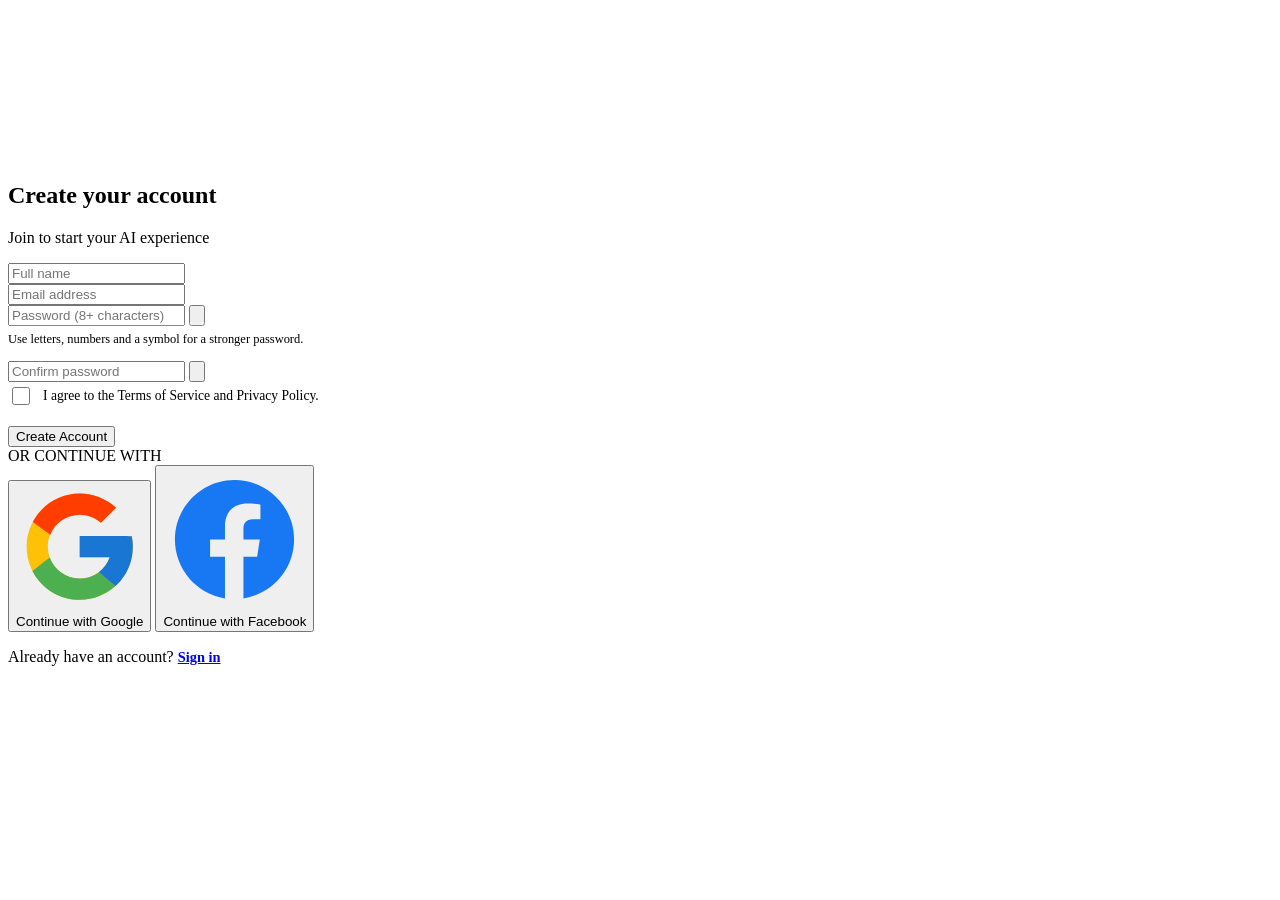
==== index.html @ 02a86afa "Add initial HTML structure for account creation" ====
<!DOCTYPE html>
<html lang="en"><head>
<meta charset="utf-8"><meta name="viewport" content="width=device-width,initial-scale=1">
<title>Create account</title><meta name="theme-color" content="#070914">
<link rel="preconnect" href="https://fonts.googleapis.com"><link rel="preconnect" href="https://fonts.gstatic.com" crossorigin>
<link href="https://fonts.googleapis.com/css2?family=Sora:wght@400;500;600;700&display=swap" rel="stylesheet">
<link rel="stylesheet" href="style.css">
<style>
.meter{display:grid;grid-template-columns:repeat(4,1fr);gap:6px;margin:-4px 0 6px}
.meter i{height:4px;border-radius:4px;background:rgba(255,255,255,.12);transition:background .3s}
.meter[data-s="1"] i:nth-child(1){background:#ff8a9b}
.meter[data-s="2"] i:nth-child(-n+2){background:#fbbf24}
.meter[data-s="3"] i:nth-child(-n+3){background:#22d3ee}
.meter[data-s="4"] i{background:#4ade80}
.hint{font-size:.78rem;color:var(--mute);margin:0 0 14px;min-height:1.1em}
.terms{display:flex;gap:10px;align-items:flex-start;margin:4px 0 18px;font-size:.85rem;color:var(--mute);line-height:1.45;cursor:pointer}
.terms input{width:18px;height:18px;margin-top:1px;accent-color:#7c5cff;flex:none;cursor:pointer}
</style>
</head><body>
<canvas id="bg" aria-hidden="true"></canvas>
<main class="wrap"><section class="card" aria-labelledby="title">
  <div class="logo" aria-hidden="true"><span></span></div>
  <h1 id="title">Create your account</h1>
  <p class="sub">Join to start your AI experience</p>
  <form id="f" novalidate>
    <div class="field"><input id="name" type="text" placeholder="Full name" autocomplete="name" aria-label="Full name"></div>
    <div class="field"><input id="email" type="email" placeholder="Email address" autocomplete="email" aria-label="Email address" required></div>
    <div class="field"><input id="pw" type="password" placeholder="Password (8+ characters)" autocomplete="new-password" aria-label="Password" required>
      <button class="eye" type="button" data-t="pw" aria-label="Show password"><svg viewBox="0 0 24 24" fill="none" stroke="currentColor" stroke-width="1.8" stroke-linecap="round" stroke-linejoin="round"><path d="M2 12s3.6-7 10-7 10 7 10 7-3.6 7-10 7S2 12 2 12z"/><circle cx="12" cy="12" r="3"/><path class="slash hide" d="M3 3l18 18"/></svg></button></div>
    <div class="meter" id="meter" data-s="0" aria-hidden="true"><i></i><i></i><i></i><i></i></div>
    <p class="hint" id="hint">Use letters, numbers and a symbol for a stronger password.</p>
    <div class="field"><input id="pw2" type="password" placeholder="Confirm password" autocomplete="new-password" aria-label="Confirm password" required>
      <button class="eye" type="button" data-t="pw2" aria-label="Show password"><svg viewBox="0 0 24 24" fill="none" stroke="currentColor" stroke-width="1.8" stroke-linecap="round" stroke-linejoin="round"><path d="M2 12s3.6-7 10-7 10 7 10 7-3.6 7-10 7S2 12 2 12z"/><circle cx="12" cy="12" r="3"/><path class="slash hide" d="M3 3l18 18"/></svg></button></div>
    <label class="terms"><input id="terms" type="checkbox"><span>I agree to the Terms of Service and Privacy Policy.</span></label>
    <div class="msg" id="msg" role="alert" aria-live="polite"></div>
    <button class="btn" id="go" type="submit"><span class="spin" aria-hidden="true"></span><span class="lbl">Create Account</span></button>
  </form>
  <div class="divider">OR CONTINUE WITH</div>
  <div class="social">
    <button class="sbtn" type="button" data-p="google"><svg viewBox="0 0 48 48" aria-hidden="true"><path fill="#FFC107" d="M43.6 20.1H42V20H24v8h11.3C33.7 32.7 29.2 36 24 36c-6.6 0-12-5.4-12-12s5.4-12 12-12c3.1 0 5.8 1.2 8 3l5.7-5.7C34 6.1 29.3 4 24 4 13 4 4 13 4 24s9 20 20 20 20-9 20-20c0-1.3-.1-2.6-.4-3.9z"/><path fill="#FF3D00" d="M6.3 14.7l6.6 4.8C14.7 15.1 19 12 24 12c3.1 0 5.8 1.2 8 3l5.7-5.7C34 6.1 29.3 4 24 4 16.3 4 9.7 8.3 6.3 14.7z"/><path fill="#4CAF50" d="M24 44c5.2 0 9.9-2 13.4-5.2l-6.2-5.2C29.2 35.1 26.7 36 24 36c-5.2 0-9.6-3.3-11.3-7.9l-6.5 5C9.5 39.6 16.2 44 24 44z"/><path fill="#1976D2" d="M43.6 20.1H42V20H24v8h11.3c-.8 2.2-2.2 4.2-4.1 5.6l6.2 5.2C37 39.2 44 34 44 24c0-1.3-.1-2.6-.4-3.9z"/></svg>Continue with Google</button>
    <button class="sbtn" type="button" data-p="facebook"><svg viewBox="0 0 48 48" aria-hidden="true"><path fill="#1877F2" d="M24 4C13 4 4 13 4 24c0 10 7.3 18.2 16.8 19.8V29.8h-5V24h5v-4.4c0-5 3-7.7 7.5-7.7 2.2 0 4.4.4 4.4.4v4.9h-2.5c-2.4 0-3.2 1.5-3.2 3.1V24h5.5l-.9 5.8h-4.6v14C36.7 42.2 44 34 44 24 44 13 35 4 24 4z"/></svg>Continue with Facebook</button>
  </div>
  <p class="foot">Already have an account? <a href="index.html" style="font-weight:600;font-size:.9rem">Sign in</a></p>
</section></main>
<script src="signup.js"></script>
</body></html>
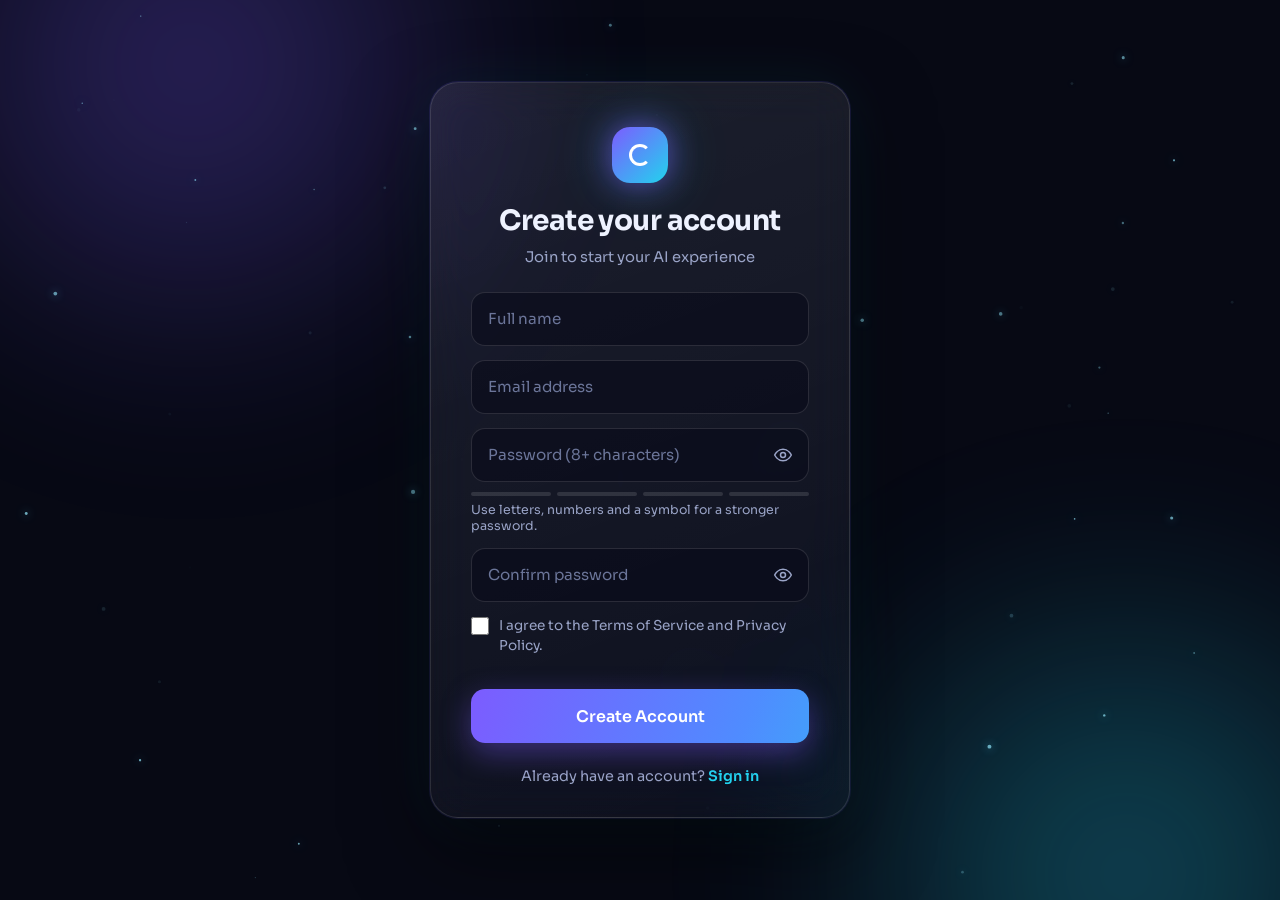
==== commit f4fb92f4: "Update and rename signup.html to index.html" ====
--- a/index.html
+++ b/index.html
@@ -4,18 +4,7 @@
 <title>Create account</title><meta name="theme-color" content="#070914">
 <link rel="preconnect" href="https://fonts.googleapis.com"><link rel="preconnect" href="https://fonts.gstatic.com" crossorigin>
 <link href="https://fonts.googleapis.com/css2?family=Sora:wght@400;500;600;700&display=swap" rel="stylesheet">
-<link rel="stylesheet" href="style.css">
-<style>
-.meter{display:grid;grid-template-columns:repeat(4,1fr);gap:6px;margin:-4px 0 6px}
-.meter i{height:4px;border-radius:4px;background:rgba(255,255,255,.12);transition:background .3s}
-.meter[data-s="1"] i:nth-child(1){background:#ff8a9b}
-.meter[data-s="2"] i:nth-child(-n+2){background:#fbbf24}
-.meter[data-s="3"] i:nth-child(-n+3){background:#22d3ee}
-.meter[data-s="4"] i{background:#4ade80}
-.hint{font-size:.78rem;color:var(--mute);margin:0 0 14px;min-height:1.1em}
-.terms{display:flex;gap:10px;align-items:flex-start;margin:4px 0 18px;font-size:.85rem;color:var(--mute);line-height:1.45;cursor:pointer}
-.terms input{width:18px;height:18px;margin-top:1px;accent-color:#7c5cff;flex:none;cursor:pointer}
-</style>
+<link rel="stylesheet" href="signup.css">
 </head><body>
 <canvas id="bg" aria-hidden="true"></canvas>
 <main class="wrap"><section class="card" aria-labelledby="title">
@@ -35,12 +24,7 @@
     <div class="msg" id="msg" role="alert" aria-live="polite"></div>
     <button class="btn" id="go" type="submit"><span class="spin" aria-hidden="true"></span><span class="lbl">Create Account</span></button>
   </form>
-  <div class="divider">OR CONTINUE WITH</div>
-  <div class="social">
-    <button class="sbtn" type="button" data-p="google"><svg viewBox="0 0 48 48" aria-hidden="true"><path fill="#FFC107" d="M43.6 20.1H42V20H24v8h11.3C33.7 32.7 29.2 36 24 36c-6.6 0-12-5.4-12-12s5.4-12 12-12c3.1 0 5.8 1.2 8 3l5.7-5.7C34 6.1 29.3 4 24 4 13 4 4 13 4 24s9 20 20 20 20-9 20-20c0-1.3-.1-2.6-.4-3.9z"/><path fill="#FF3D00" d="M6.3 14.7l6.6 4.8C14.7 15.1 19 12 24 12c3.1 0 5.8 1.2 8 3l5.7-5.7C34 6.1 29.3 4 24 4 16.3 4 9.7 8.3 6.3 14.7z"/><path fill="#4CAF50" d="M24 44c5.2 0 9.9-2 13.4-5.2l-6.2-5.2C29.2 35.1 26.7 36 24 36c-5.2 0-9.6-3.3-11.3-7.9l-6.5 5C9.5 39.6 16.2 44 24 44z"/><path fill="#1976D2" d="M43.6 20.1H42V20H24v8h11.3c-.8 2.2-2.2 4.2-4.1 5.6l6.2 5.2C37 39.2 44 34 44 24c0-1.3-.1-2.6-.4-3.9z"/></svg>Continue with Google</button>
-    <button class="sbtn" type="button" data-p="facebook"><svg viewBox="0 0 48 48" aria-hidden="true"><path fill="#1877F2" d="M24 4C13 4 4 13 4 24c0 10 7.3 18.2 16.8 19.8V29.8h-5V24h5v-4.4c0-5 3-7.7 7.5-7.7 2.2 0 4.4.4 4.4.4v4.9h-2.5c-2.4 0-3.2 1.5-3.2 3.1V24h5.5l-.9 5.8h-4.6v14C36.7 42.2 44 34 44 24 44 13 35 4 24 4z"/></svg>Continue with Facebook</button>
-  </div>
-  <p class="foot">Already have an account? <a href="index.html" style="font-weight:600;font-size:.9rem">Sign in</a></p>
+    <p class="foot">Already have an account? <a href="index.html" style="font-weight:600;font-size:.9rem">Sign in</a></p>
 </section></main>
 <script src="signup.js"></script>
 </body></html>
--- a/signup.css
+++ b/signup.css
@@ -0,0 +1,68 @@
+:root{--bg:#070914;--ink:#eef2ff;--mute:#9aa4c7;--line:rgba(255,255,255,.12);--a:#7c5cff;--b:#22d3ee;--err:#ff8a9b;--ok:#4ade80}
+*{box-sizing:border-box;margin:0}
+html,body{min-height:100%}
+body{font-family:'Sora',system-ui,-apple-system,'Segoe UI',sans-serif;background:var(--bg);color:var(--ink);overflow-x:hidden;-webkit-font-smoothing:antialiased}
+body::before,body::after{content:"";position:fixed;width:60vmax;height:60vmax;border-radius:50%;filter:blur(90px);opacity:.35;z-index:0;animation:drift 22s ease-in-out infinite alternate}
+body::before{background:radial-gradient(circle,var(--a),transparent 65%);top:-25vmax;left:-15vmax}
+body::after{background:radial-gradient(circle,var(--b),transparent 65%);bottom:-28vmax;right:-18vmax;animation-delay:-9s}
+@keyframes drift{to{transform:translate(8vmax,6vmax) scale(1.15)}}
+#bg{position:fixed;inset:0;width:100%;height:100%;z-index:1;pointer-events:none}
+.wrap{position:relative;z-index:2;min-height:100vh;min-height:100dvh;display:grid;place-items:center;padding:24px 16px}
+.card{width:100%;max-width:420px;padding:36px 32px 28px;border-radius:28px;background:linear-gradient(160deg,rgba(255,255,255,.09),rgba(255,255,255,.03));border:1px solid var(--line);backdrop-filter:blur(22px) saturate(140%);-webkit-backdrop-filter:blur(22px) saturate(140%);box-shadow:0 30px 80px rgba(0,0,0,.55),0 0 0 1px rgba(124,92,255,.15),0 0 60px rgba(34,211,238,.08);animation:rise .9s cubic-bezier(.2,.8,.2,1) both}
+@keyframes rise{from{opacity:0;transform:translateY(24px) scale(.97)}}
+.logo{width:56px;height:56px;margin:0 auto 20px;border-radius:18px;display:grid;place-items:center;background:linear-gradient(135deg,var(--a),var(--b));box-shadow:0 0 30px rgba(124,92,255,.6),0 0 60px rgba(34,211,238,.3);animation:pulse 4s ease-in-out infinite}
+.logo span{width:22px;height:22px;border-radius:50%;border:3px solid #fff;border-right-color:transparent;animation:spin 6s linear infinite}
+@keyframes pulse{50%{box-shadow:0 0 44px rgba(124,92,255,.85),0 0 80px rgba(34,211,238,.45)}}
+@keyframes spin{to{transform:rotate(360deg)}}
+h1{font-size:1.75rem;font-weight:700;letter-spacing:-.02em;text-align:center}
+.sub{color:var(--mute);font-size:.92rem;text-align:center;margin:8px 0 24px;line-height:1.5}
+.field{position:relative;margin-bottom:14px}
+.field input{width:100%;height:54px;padding:0 48px 0 16px;font:inherit;font-size:.95rem;color:var(--ink);background:rgba(8,10,25,.55);border:1px solid var(--line);border-radius:14px;outline:none;transition:border-color .2s,box-shadow .2s,background .2s}
+.field input::placeholder{color:#6b7599}
+.field input:hover{border-color:rgba(255,255,255,.25)}
+.field input:focus{border-color:var(--b);box-shadow:0 0 0 4px rgba(34,211,238,.15),0 0 24px rgba(34,211,238,.18)}
+input::-ms-reveal,input::-ms-clear{display:none}
+input::-webkit-credentials-auto-fill-button{visibility:hidden;pointer-events:none;position:absolute;right:0}
+.eye{position:absolute;right:6px;top:7px;width:40px;height:40px;border:0;background:none;color:var(--mute);border-radius:10px;cursor:pointer;display:grid;place-items:center;transition:color .2s,background .2s}
+.eye:hover{color:var(--ink);background:rgba(255,255,255,.08)}
+.eye svg{width:20px;height:20px}
+.row{display:flex;justify-content:flex-end;margin:-2px 0 18px}
+a,.linkbtn{color:var(--b);text-decoration:none;font-size:.86rem;background:none;border:0;font-family:inherit;cursor:pointer;transition:color .2s}
+a:hover,.linkbtn:hover{color:#fff}
+a:focus-visible,button:focus-visible{outline:2px solid var(--b);outline-offset:3px;border-radius:8px}
+.btn{position:relative;width:100%;height:54px;border:0;border-radius:14px;font:inherit;font-weight:600;font-size:1rem;color:#fff;cursor:pointer;overflow:hidden;background:linear-gradient(110deg,var(--a),#4f8cff,var(--b),var(--a));background-size:250% 100%;box-shadow:0 10px 30px rgba(124,92,255,.4);transition:transform .15s,box-shadow .25s,background-position .6s;display:flex;align-items:center;justify-content:center;gap:10px}
+.btn:hover{background-position:100% 0;box-shadow:0 14px 40px rgba(34,211,238,.4);transform:translateY(-2px)}
+.btn:active{transform:translateY(0) scale(.98)}
+.btn:disabled{cursor:progress;opacity:.9;transform:none}
+.btn.ok{background:var(--ok);color:#052e16}
+.spin{width:20px;height:20px;border-radius:50%;border:3px solid rgba(255,255,255,.35);border-top-color:#fff;animation:spin .7s linear infinite;display:none}
+.btn.load .spin{display:block}
+.msg{min-height:0;margin-bottom:14px;padding:0 14px;border-radius:12px;font-size:.88rem;line-height:1.45;max-height:0;overflow:hidden;opacity:0;transition:all .3s;background:rgba(255,138,155,.1);border:1px solid transparent;color:var(--err)}
+.msg.show{max-height:90px;opacity:1;padding:11px 14px;border-color:rgba(255,138,155,.35)}
+.msg.shake{animation:shake .4s}
+@keyframes shake{25%{transform:translateX(-6px)}75%{transform:translateX(6px)}}
+.divider{display:flex;align-items:center;gap:12px;margin:24px 0 18px;color:var(--mute);font-size:.72rem;letter-spacing:.12em}
+.divider::before,.divider::after{content:"";flex:1;height:1px;background:var(--line)}
+.social{display:grid;gap:10px}
+.sbtn{height:50px;border-radius:14px;border:1px solid var(--line);background:rgba(255,255,255,.05);color:var(--ink);font:inherit;font-size:.92rem;font-weight:500;cursor:pointer;display:flex;align-items:center;justify-content:center;gap:12px;transition:background .2s,transform .15s,border-color .2s}
+.sbtn:hover{background:rgba(255,255,255,.11);border-color:rgba(255,255,255,.28);transform:translateY(-1px)}
+.sbtn:active{transform:scale(.98)}
+.sbtn svg{width:20px;height:20px}
+.foot{text-align:center;margin-top:24px;color:var(--mute);font-size:.9rem}
+.foot .linkbtn{font-size:.9rem;font-weight:600}
+.hide{display:none}
+@media(max-width:420px){.card{padding:30px 20px 24px;border-radius:24px}h1{font-size:1.5rem}}
+@media(min-width:768px){.card{padding:44px 40px 32px}}
+@media(max-height:700px){.wrap{place-items:start center}}
+@media(prefers-reduced-motion:reduce){*{animation:none!important;transition:none!important}}
+
+/* signup extras */
+.meter{display:grid;grid-template-columns:repeat(4,1fr);gap:6px;margin:-4px 0 6px}
+.meter i{height:4px;border-radius:4px;background:rgba(255,255,255,.12);transition:background .3s}
+.meter[data-s="1"] i:nth-child(1){background:#ff8a9b}
+.meter[data-s="2"] i:nth-child(-n+2){background:#fbbf24}
+.meter[data-s="3"] i:nth-child(-n+3){background:#22d3ee}
+.meter[data-s="4"] i{background:#4ade80}
+.hint{font-size:.78rem;color:var(--mute);margin:0 0 14px;min-height:1.1em}
+.terms{display:flex;gap:10px;align-items:flex-start;margin:4px 0 18px;font-size:.85rem;color:var(--mute);line-height:1.45;cursor:pointer}
+.terms input{width:18px;height:18px;margin-top:1px;accent-color:#7c5cff;flex:none;cursor:pointer}
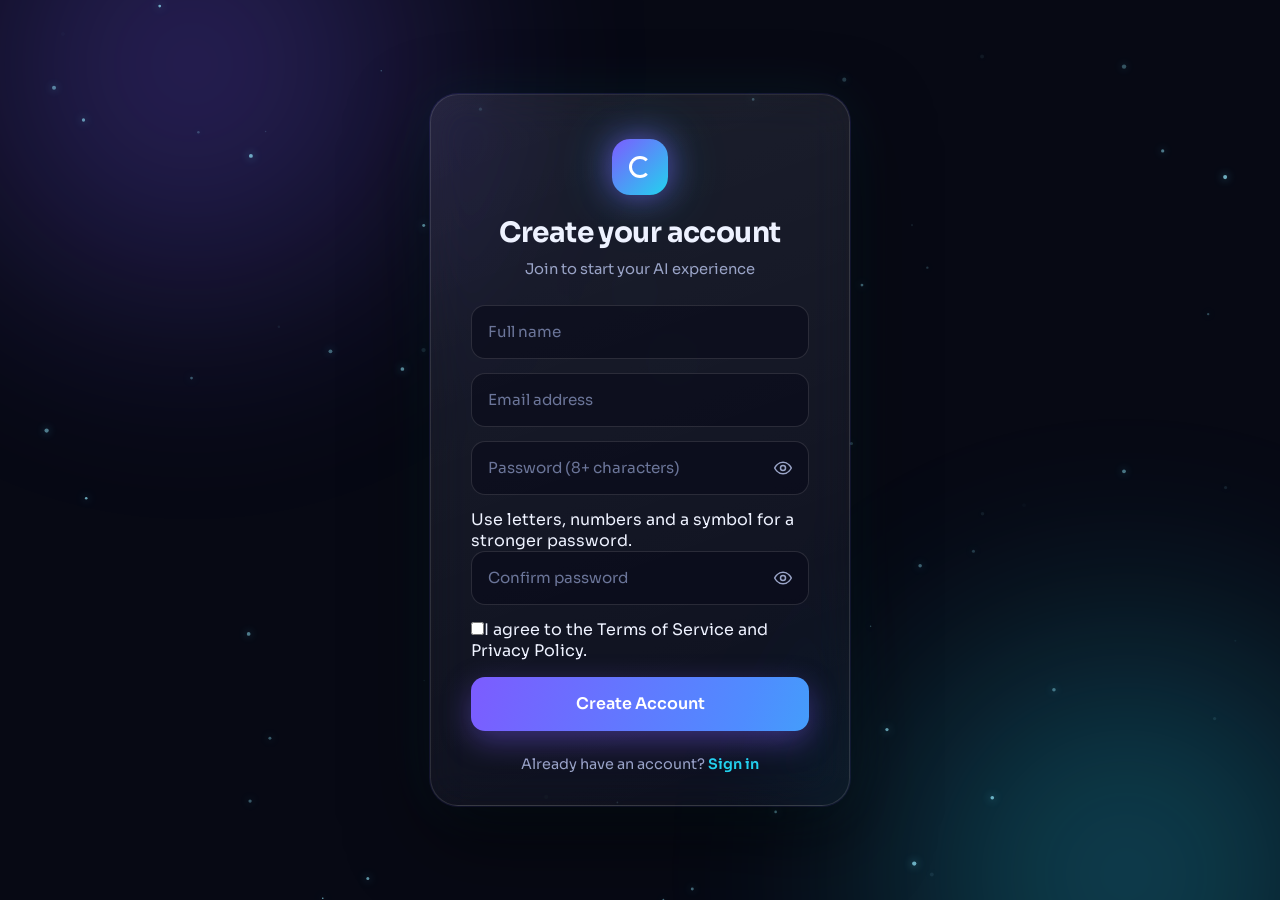
==== commit 4eea72ba: "Replace stylesheet and script references in index.html" ====
--- a/index.html
+++ b/index.html
@@ -4,7 +4,7 @@
 <title>Create account</title><meta name="theme-color" content="#070914">
 <link rel="preconnect" href="https://fonts.googleapis.com"><link rel="preconnect" href="https://fonts.gstatic.com" crossorigin>
 <link href="https://fonts.googleapis.com/css2?family=Sora:wght@400;500;600;700&display=swap" rel="stylesheet">
-<link rel="stylesheet" href="signup.css">
+<link rel="stylesheet" href="style.css">
 </head><body>
 <canvas id="bg" aria-hidden="true"></canvas>
 <main class="wrap"><section class="card" aria-labelledby="title">
@@ -26,5 +26,5 @@
   </form>
     <p class="foot">Already have an account? <a href="index.html" style="font-weight:600;font-size:.9rem">Sign in</a></p>
 </section></main>
-<script src="signup.js"></script>
+<script src="script.js"></script>
 </body></html>
--- a/style.css
+++ b/style.css
@@ -0,0 +1,57 @@
+:root{--bg:#070914;--ink:#eef2ff;--mute:#9aa4c7;--line:rgba(255,255,255,.12);--a:#7c5cff;--b:#22d3ee;--err:#ff8a9b;--ok:#4ade80}
+*{box-sizing:border-box;margin:0}
+html,body{min-height:100%}
+body{font-family:'Sora',system-ui,-apple-system,'Segoe UI',sans-serif;background:var(--bg);color:var(--ink);overflow-x:hidden;-webkit-font-smoothing:antialiased}
+body::before,body::after{content:"";position:fixed;width:60vmax;height:60vmax;border-radius:50%;filter:blur(90px);opacity:.35;z-index:0;animation:drift 22s ease-in-out infinite alternate}
+body::before{background:radial-gradient(circle,var(--a),transparent 65%);top:-25vmax;left:-15vmax}
+body::after{background:radial-gradient(circle,var(--b),transparent 65%);bottom:-28vmax;right:-18vmax;animation-delay:-9s}
+@keyframes drift{to{transform:translate(8vmax,6vmax) scale(1.15)}}
+#bg{position:fixed;inset:0;width:100%;height:100%;z-index:1;pointer-events:none}
+.wrap{position:relative;z-index:2;min-height:100vh;min-height:100dvh;display:grid;place-items:center;padding:24px 16px}
+.card{width:100%;max-width:420px;padding:36px 32px 28px;border-radius:28px;background:linear-gradient(160deg,rgba(255,255,255,.09),rgba(255,255,255,.03));border:1px solid var(--line);backdrop-filter:blur(22px) saturate(140%);-webkit-backdrop-filter:blur(22px) saturate(140%);box-shadow:0 30px 80px rgba(0,0,0,.55),0 0 0 1px rgba(124,92,255,.15),0 0 60px rgba(34,211,238,.08);animation:rise .9s cubic-bezier(.2,.8,.2,1) both}
+@keyframes rise{from{opacity:0;transform:translateY(24px) scale(.97)}}
+.logo{width:56px;height:56px;margin:0 auto 20px;border-radius:18px;display:grid;place-items:center;background:linear-gradient(135deg,var(--a),var(--b));box-shadow:0 0 30px rgba(124,92,255,.6),0 0 60px rgba(34,211,238,.3);animation:pulse 4s ease-in-out infinite}
+.logo span{width:22px;height:22px;border-radius:50%;border:3px solid #fff;border-right-color:transparent;animation:spin 6s linear infinite}
+@keyframes pulse{50%{box-shadow:0 0 44px rgba(124,92,255,.85),0 0 80px rgba(34,211,238,.45)}}
+@keyframes spin{to{transform:rotate(360deg)}}
+h1{font-size:1.75rem;font-weight:700;letter-spacing:-.02em;text-align:center}
+.sub{color:var(--mute);font-size:.92rem;text-align:center;margin:8px 0 24px;line-height:1.5}
+.field{position:relative;margin-bottom:14px}
+.field input{width:100%;height:54px;padding:0 48px 0 16px;font:inherit;font-size:.95rem;color:var(--ink);background:rgba(8,10,25,.55);border:1px solid var(--line);border-radius:14px;outline:none;transition:border-color .2s,box-shadow .2s,background .2s}
+.field input::placeholder{color:#6b7599}
+.field input:hover{border-color:rgba(255,255,255,.25)}
+.field input:focus{border-color:var(--b);box-shadow:0 0 0 4px rgba(34,211,238,.15),0 0 24px rgba(34,211,238,.18)}
+input::-ms-reveal,input::-ms-clear{display:none}
+input::-webkit-credentials-auto-fill-button{visibility:hidden;pointer-events:none;position:absolute;right:0}
+.eye{position:absolute;right:6px;top:7px;width:40px;height:40px;border:0;background:none;color:var(--mute);border-radius:10px;cursor:pointer;display:grid;place-items:center;transition:color .2s,background .2s}
+.eye:hover{color:var(--ink);background:rgba(255,255,255,.08)}
+.eye svg{width:20px;height:20px}
+.row{display:flex;justify-content:flex-end;margin:-2px 0 18px}
+a,.linkbtn{color:var(--b);text-decoration:none;font-size:.86rem;background:none;border:0;font-family:inherit;cursor:pointer;transition:color .2s}
+a:hover,.linkbtn:hover{color:#fff}
+a:focus-visible,button:focus-visible{outline:2px solid var(--b);outline-offset:3px;border-radius:8px}
+.btn{position:relative;width:100%;height:54px;border:0;border-radius:14px;font:inherit;font-weight:600;font-size:1rem;color:#fff;cursor:pointer;overflow:hidden;background:linear-gradient(110deg,var(--a),#4f8cff,var(--b),var(--a));background-size:250% 100%;box-shadow:0 10px 30px rgba(124,92,255,.4);transition:transform .15s,box-shadow .25s,background-position .6s;display:flex;align-items:center;justify-content:center;gap:10px}
+.btn:hover{background-position:100% 0;box-shadow:0 14px 40px rgba(34,211,238,.4);transform:translateY(-2px)}
+.btn:active{transform:translateY(0) scale(.98)}
+.btn:disabled{cursor:progress;opacity:.9;transform:none}
+.btn.ok{background:var(--ok);color:#052e16}
+.spin{width:20px;height:20px;border-radius:50%;border:3px solid rgba(255,255,255,.35);border-top-color:#fff;animation:spin .7s linear infinite;display:none}
+.btn.load .spin{display:block}
+.msg{min-height:0;margin-bottom:14px;padding:0 14px;border-radius:12px;font-size:.88rem;line-height:1.45;max-height:0;overflow:hidden;opacity:0;transition:all .3s;background:rgba(255,138,155,.1);border:1px solid transparent;color:var(--err)}
+.msg.show{max-height:90px;opacity:1;padding:11px 14px;border-color:rgba(255,138,155,.35)}
+.msg.shake{animation:shake .4s}
+@keyframes shake{25%{transform:translateX(-6px)}75%{transform:translateX(6px)}}
+.divider{display:flex;align-items:center;gap:12px;margin:24px 0 18px;color:var(--mute);font-size:.72rem;letter-spacing:.12em}
+.divider::before,.divider::after{content:"";flex:1;height:1px;background:var(--line)}
+.social{display:grid;gap:10px}
+.sbtn{height:50px;border-radius:14px;border:1px solid var(--line);background:rgba(255,255,255,.05);color:var(--ink);font:inherit;font-size:.92rem;font-weight:500;cursor:pointer;display:flex;align-items:center;justify-content:center;gap:12px;transition:background .2s,transform .15s,border-color .2s}
+.sbtn:hover{background:rgba(255,255,255,.11);border-color:rgba(255,255,255,.28);transform:translateY(-1px)}
+.sbtn:active{transform:scale(.98)}
+.sbtn svg{width:20px;height:20px}
+.foot{text-align:center;margin-top:24px;color:var(--mute);font-size:.9rem}
+.foot .linkbtn{font-size:.9rem;font-weight:600}
+.hide{display:none}
+@media(max-width:420px){.card{padding:30px 20px 24px;border-radius:24px}h1{font-size:1.5rem}}
+@media(min-width:768px){.card{padding:44px 40px 32px}}
+@media(max-height:700px){.wrap{place-items:start center}}
+@media(prefers-reduced-motion:reduce){*{animation:none!important;transition:none!important}}
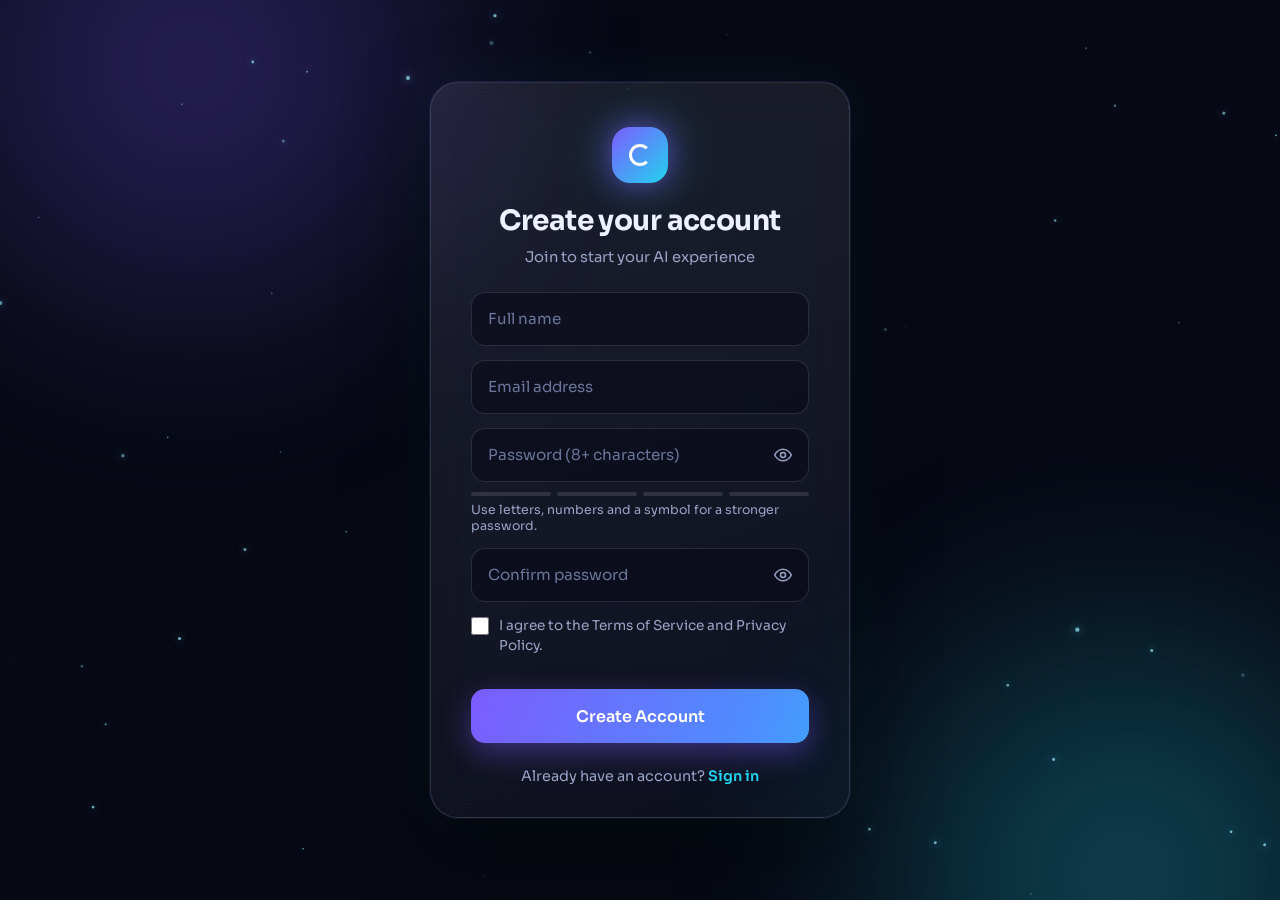
==== commit 23f2c943: "Update sign-in link to point to Login.html" ====
--- a/index.html
+++ b/index.html
@@ -24,7 +24,7 @@
     <div class="msg" id="msg" role="alert" aria-live="polite"></div>
     <button class="btn" id="go" type="submit"><span class="spin" aria-hidden="true"></span><span class="lbl">Create Account</span></button>
   </form>
-    <p class="foot">Already have an account? <a href="index.html" style="font-weight:600;font-size:.9rem">Sign in</a></p>
+    <p class="foot">Already have an account? <a href="Login.html" style="font-weight:600;font-size:.9rem">Sign in</a></p>
 </section></main>
 <script src="script.js"></script>
 </body></html>
--- a/style.css
+++ b/style.css
@@ -55,3 +55,14 @@
 @media(min-width:768px){.card{padding:44px 40px 32px}}
 @media(max-height:700px){.wrap{place-items:start center}}
 @media(prefers-reduced-motion:reduce){*{animation:none!important;transition:none!important}}
+
+/* signup extras */
+.meter{display:grid;grid-template-columns:repeat(4,1fr);gap:6px;margin:-4px 0 6px}
+.meter i{height:4px;border-radius:4px;background:rgba(255,255,255,.12);transition:background .3s}
+.meter[data-s="1"] i:nth-child(1){background:#ff8a9b}
+.meter[data-s="2"] i:nth-child(-n+2){background:#fbbf24}
+.meter[data-s="3"] i:nth-child(-n+3){background:#22d3ee}
+.meter[data-s="4"] i{background:#4ade80}
+.hint{font-size:.78rem;color:var(--mute);margin:0 0 14px;min-height:1.1em}
+.terms{display:flex;gap:10px;align-items:flex-start;margin:4px 0 18px;font-size:.85rem;color:var(--mute);line-height:1.45;cursor:pointer}
+.terms input{width:18px;height:18px;margin-top:1px;accent-color:#7c5cff;flex:none;cursor:pointer}
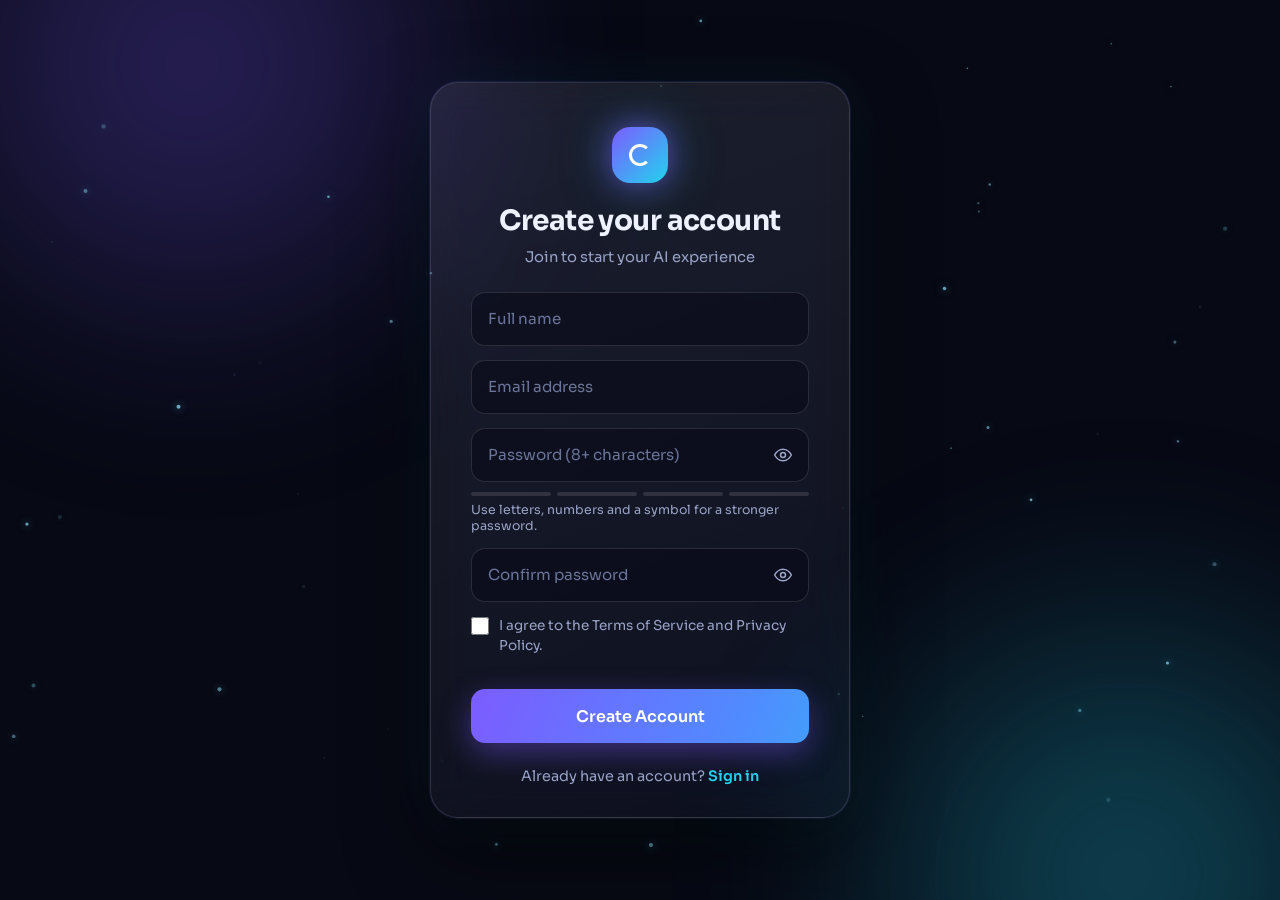
==== commit 5bbc62e2: "Fix link to sign in page in index.html" ====
--- a/index.html
+++ b/index.html
@@ -24,7 +24,7 @@
     <div class="msg" id="msg" role="alert" aria-live="polite"></div>
     <button class="btn" id="go" type="submit"><span class="spin" aria-hidden="true"></span><span class="lbl">Create Account</span></button>
   </form>
-    <p class="foot">Already have an account? <a href="Login.html" style="font-weight:600;font-size:.9rem">Sign in</a></p>
+    <p class="foot">Already have an account? <a href="indewx.html" style="font-weight:600;font-size:.9rem">Sign in</a></p>
 </section></main>
 <script src="script.js"></script>
 </body></html>
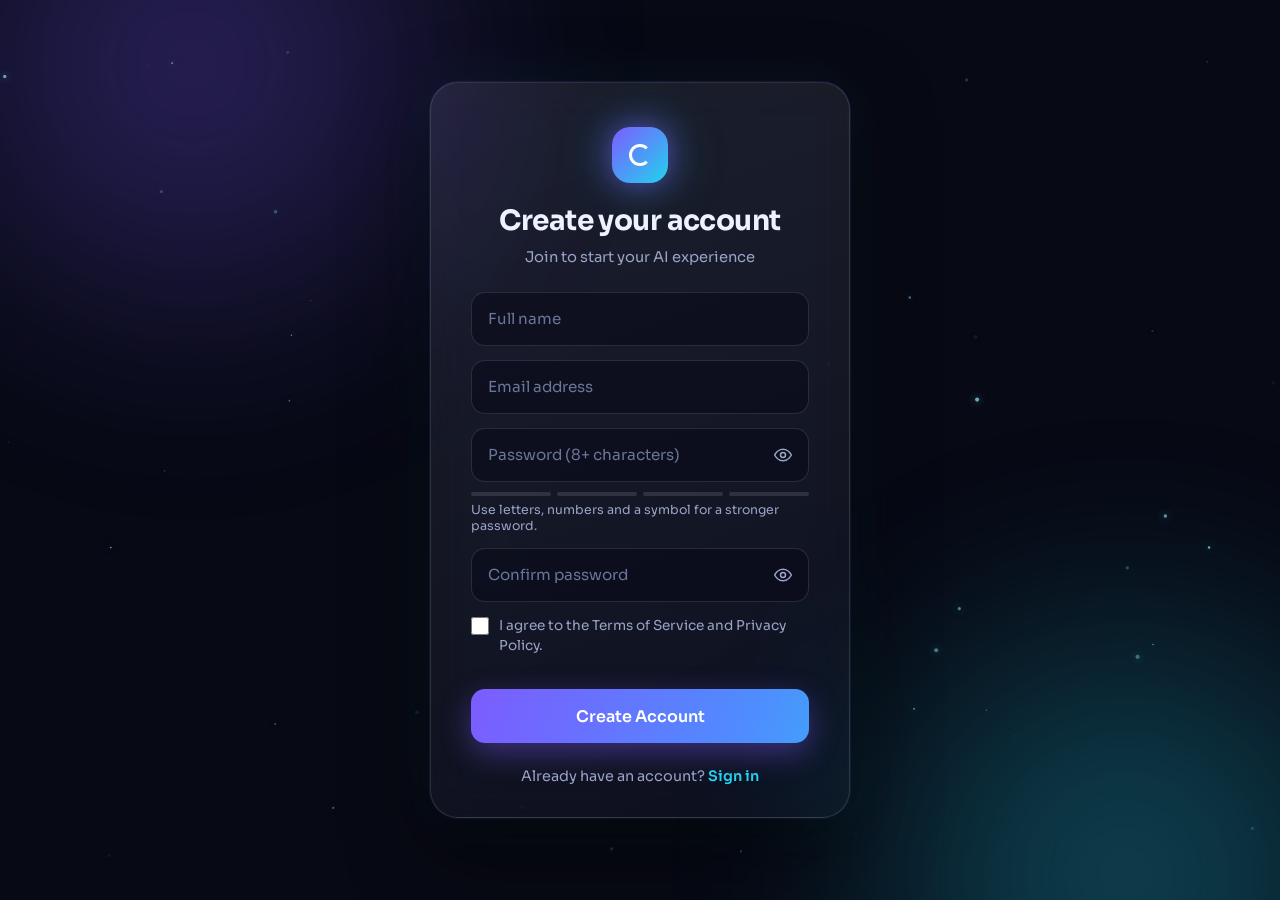
==== commit f13937da: "Fix link to sign in page in index.html" ====
--- a/index.html
+++ b/index.html
@@ -24,7 +24,7 @@
     <div class="msg" id="msg" role="alert" aria-live="polite"></div>
     <button class="btn" id="go" type="submit"><span class="spin" aria-hidden="true"></span><span class="lbl">Create Account</span></button>
   </form>
-    <p class="foot">Already have an account? <a href="indewx.html" style="font-weight:600;font-size:.9rem">Sign in</a></p>
+    <p class="foot">Already have an account? <a href="login.html" style="font-weight:600;font-size:.9rem">Sign in</a></p>
 </section></main>
 <script src="script.js"></script>
 </body></html>
